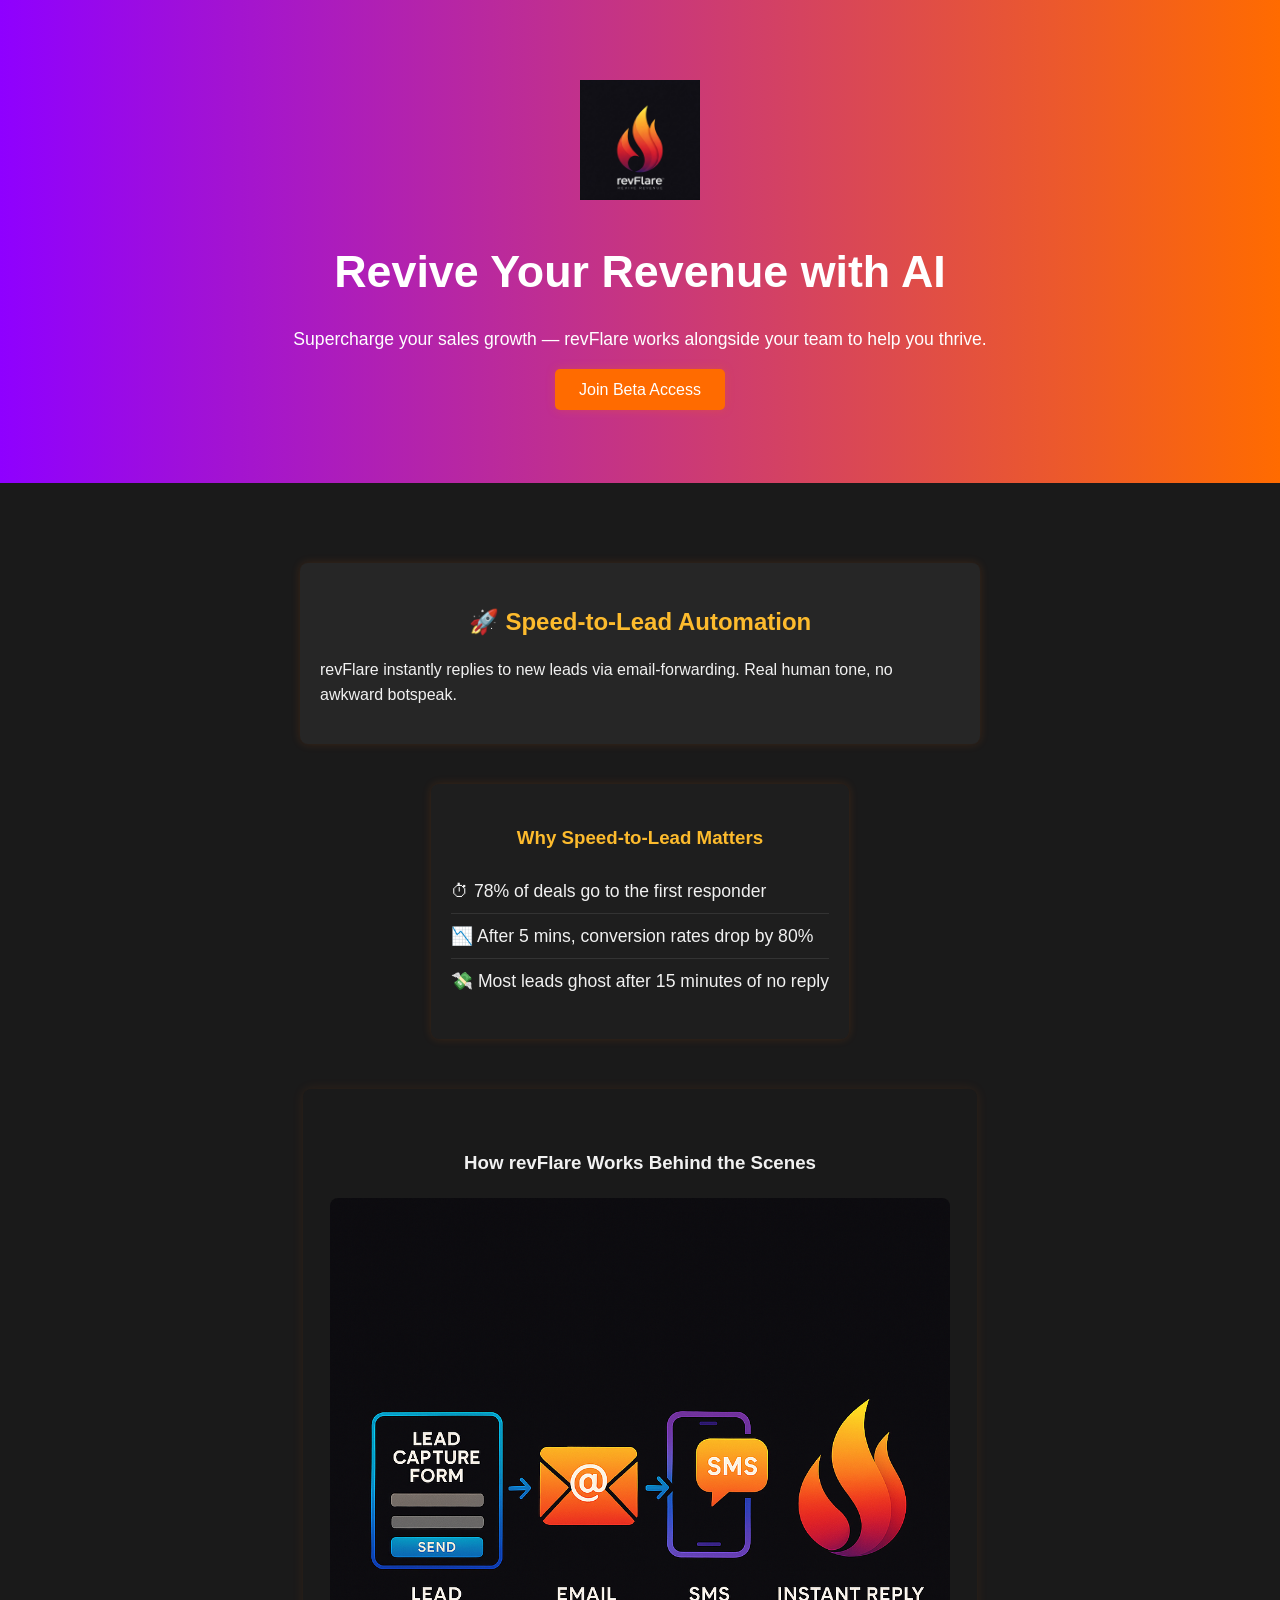
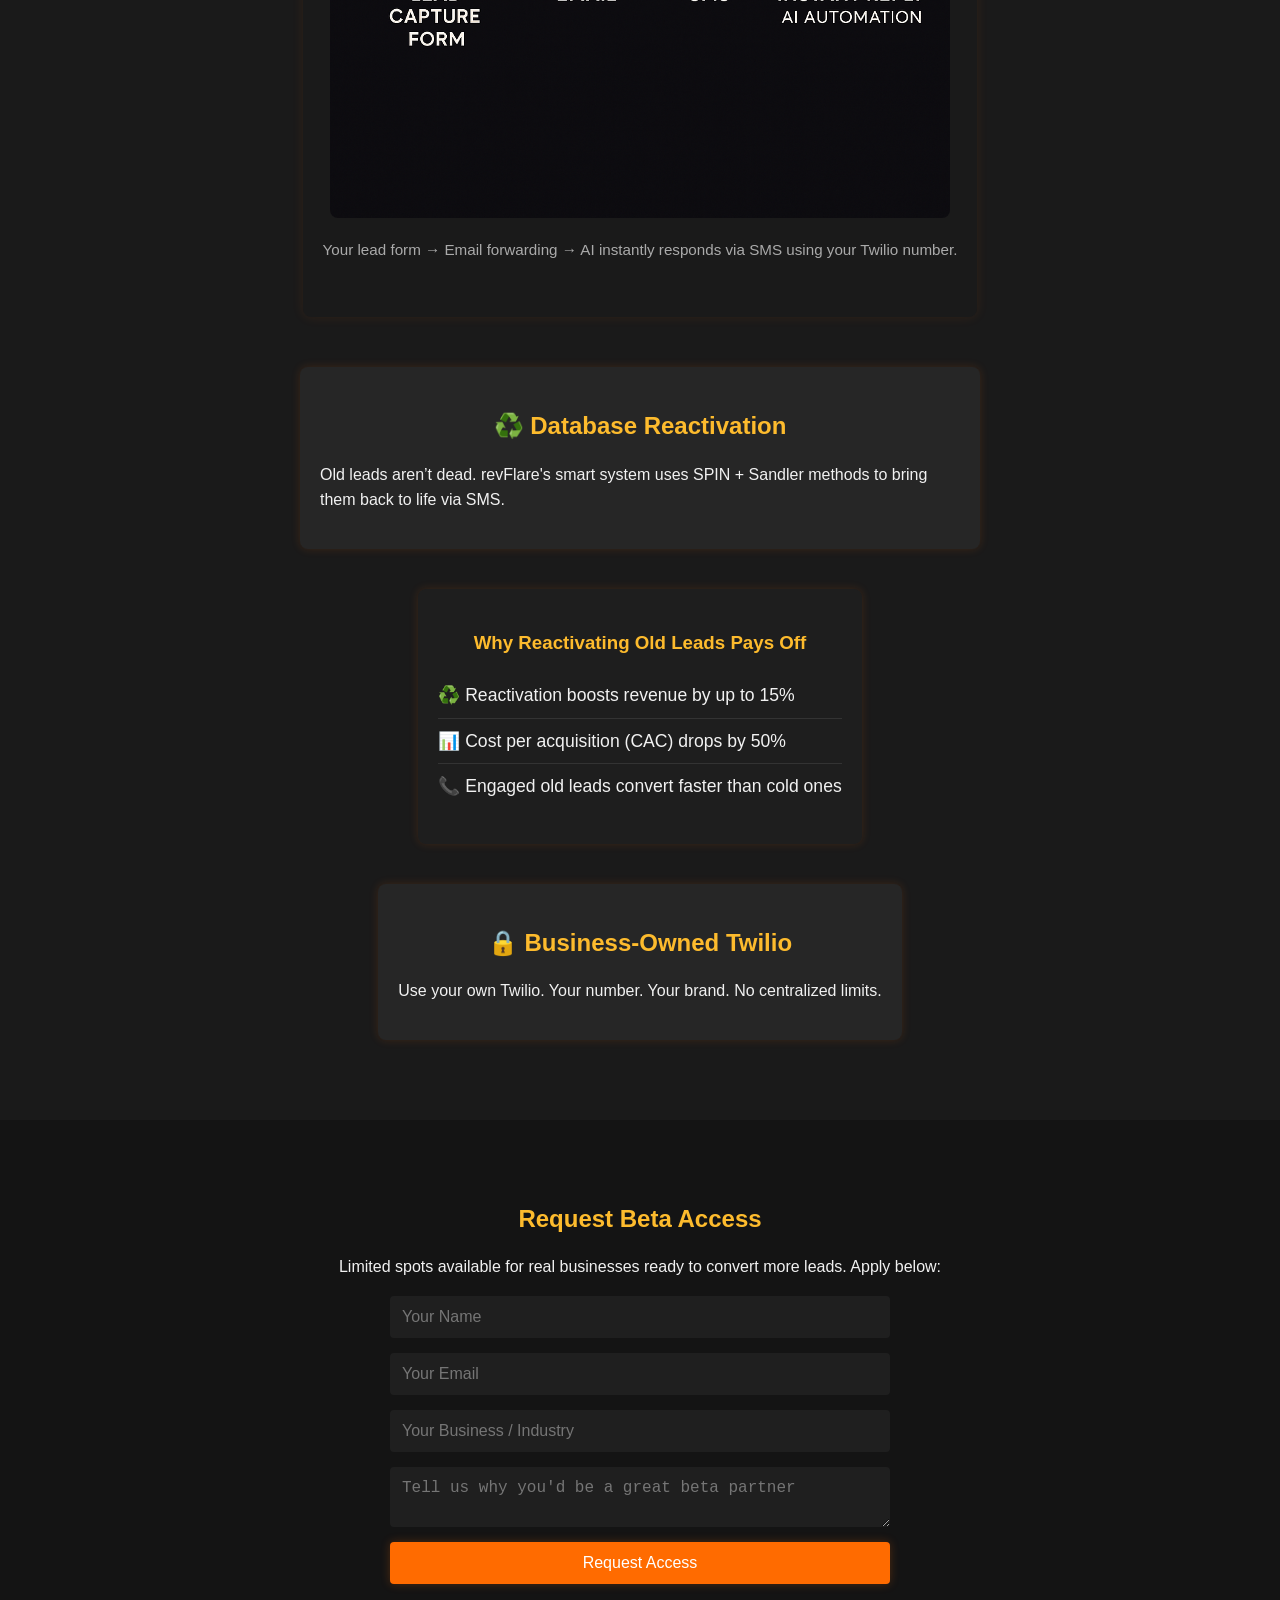
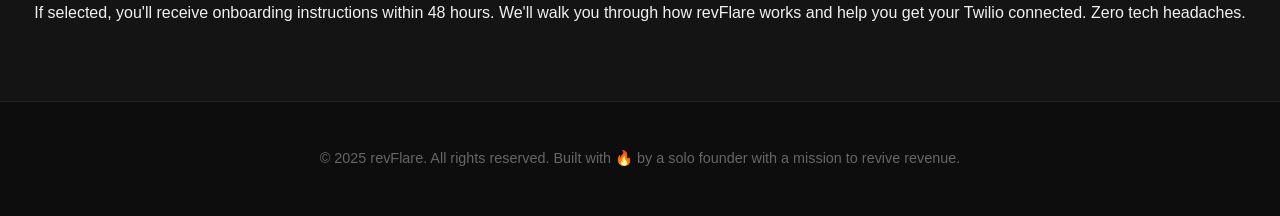
==== index.html @ f3332bcb "Initial revFlare MVP launch with diagram and enhancements" ====
<!DOCTYPE html>
<html lang="en">
<head>
  <meta charset="UTF-8" />
  <meta name="viewport" content="width=device-width, initial-scale=1.0"/>
  <title>revFlare | AI-Powered Lead Follow-Up</title>
  <link rel="stylesheet" href="assets/css/style.css"/>
  <link rel="icon" href="assets/images/favicon.ico" type="image/x-icon"/>
  <meta name="description" content="revFlare is an AI-powered Speed-to-Lead & Reactivation platform that helps service businesses convert more leads with smart follow-up."/>
  <meta name="keywords" content="AI sales assistant, speed to lead, database reactivation, service businesses, follow up leads, sales automation"/>
  <meta name="author" content="revFlare"/>
  <meta property="og:title" content="revFlare | Revive Revenue with AI"/>
  <meta property="og:description" content="Speed-to-Lead and Database Reactivation system built to support your sales team — always on, always human-friendly."/>
  <meta property="og:image" content="assets/images/revflare-logo.png"/>
  <meta property="og:type" content="website"/>
</head>
<body>
  <header class="hero">
    <img src="assets/images/revflare-logo.png" alt="revFlare Logo" class="logo"/>
    <h1>Revive Your Revenue with AI</h1>
    <p>Supercharge your sales growth — revFlare works alongside your team to help you thrive.</p>
    <a href="#beta" class="cta-button">Join Beta Access</a>
  </header>

  <section class="features fade-in">
    <div class="feature">
      <h2>🚀 Speed-to-Lead Automation</h2>
      <p>revFlare instantly replies to new leads via email-forwarding. Real human tone, no awkward botspeak.</p>
    </div>

    <section class="stat-block">
      <h3>Why Speed-to-Lead Matters</h3>
      <ul>
        <li>⏱ 78% of deals go to the first responder</li>
        <li>📉 After 5 mins, conversion rates drop by 80%</li>
        <li>💸 Most leads ghost after 15 minutes of no reply</li>
      </ul>
    </section>

    <!-- New Flow Visual Block -->
    <section class="diagram-section fade-in">
      <h3>How revFlare Works Behind the Scenes</h3>
      <img src="assets/images/lead-flow-diagram.png" alt="Lead Flow Diagram" class="diagram-img">
      <p class="diagram-caption">Your lead form → Email forwarding → AI instantly responds via SMS using your Twilio number.</p>
    </section>

    <div class="feature">
      <h2>♻️ Database Reactivation</h2>
      <p>Old leads aren’t dead. revFlare's smart system uses <span title="SPIN: Situation, Problem, Implication, Need-payoff. Sandler: Consultative sales framework.">SPIN + Sandler methods</span> to bring them back to life via SMS.</p>
    </div>

    <section class="stat-block">
      <h3>Why Reactivating Old Leads Pays Off</h3>
      <ul>
        <li>♻️ Reactivation boosts revenue by up to 15%</li>
        <li>📊 Cost per acquisition (CAC) drops by 50%</li>
        <li>📞 Engaged old leads convert faster than cold ones</li>
      </ul>
    </section>

    <div class="feature">
      <h2>🔒 Business-Owned Twilio</h2>
      <p>Use your own Twilio. Your number. Your brand. No centralized limits.</p>
    </div>
  </section>

  <section class="form-section fade-in" id="beta">
    <h2>Request Beta Access</h2>
    <p>Limited spots available for real businesses ready to convert more leads. Apply below:</p>
    <form action="https://formsubmit.co/revflare@gmail.com" method="POST">
      <input type="hidden" name="_subject" value="New Beta Access Request">
      <input type="hidden" name="_next" value="thank-you.html">
      <input type="text" name="name" placeholder="Your Name" required>
      <input type="email" name="email" placeholder="Your Email" required>
      <input type="text" name="business" placeholder="Your Business / Industry" required>
      <textarea name="message" placeholder="Tell us why you'd be a great beta partner" required></textarea>
      <input type="text" name="_honey" style="display:none">
      <button type="submit">Request Access</button>
    </form>
    <p class="after-form-note">If selected, you'll receive onboarding instructions within 48 hours. We'll walk you through how revFlare works and help you get your Twilio connected. Zero tech headaches.</p>
  </section>

  <footer>
    <p>&copy; 2025 revFlare. All rights reserved. Built with 🔥 by a solo founder with a mission to revive revenue.</p>
  </footer>

  <script src="assets/js/main.js"></script>
</body>
</html>
---- assets/css/style.css ----
/* === style.css === */

body {
  margin: 0;
  font-family: 'Segoe UI', sans-serif;
  background-color: #0d0d0d;
  color: #f1f1f1;
  line-height: 1.6;
  scroll-behavior: smooth;
}

.fade-in {
  opacity: 0;
  animation: fadeIn ease 1.2s forwards;
}

@keyframes fadeIn {
  0% { opacity: 0; transform: translateY(20px); }
  100% { opacity: 1; transform: translateY(0); }
}

header.hero {
  text-align: center;
  padding: 80px 20px;
  background: linear-gradient(to right, #8f00ff, #ff6b00);
  color: #fff;
}

.logo {
  width: 120px;
  margin-bottom: 20px;
}

.hero h1 {
  font-size: 2.8rem;
  margin: 0.5rem 0;
}

.hero p {
  font-size: 1.1rem;
  margin-bottom: 1.5rem;
}

.cta-button {
  background: #ff6b00;
  color: #fff;
  padding: 12px 24px;
  border: none;
  border-radius: 5px;
  font-size: 1rem;
  text-decoration: none;
  cursor: pointer;
  transition: background 0.3s ease, box-shadow 0.3s ease;
  box-shadow: 0 0 10px rgba(255, 107, 0, 0.25);
}

.cta-button:hover {
  background: #8f00ff;
  box-shadow: 0 0 12px rgba(143, 0, 255, 0.4);
}

.features, .data-section {
  display: flex;
  flex-wrap: wrap;
  justify-content: center;
  background-color: #1a1a1a;
  padding: 60px 20px;
  flex-direction: column;
  align-items: center;
}

.feature, .data-section ul {
  max-width: 640px;
  margin: 20px auto;
  background: #262626;
  border-radius: 8px;
  padding: 20px;
  box-shadow: 0 0 10px rgba(255, 107, 0, 0.15);
  list-style: none;
}

.feature h2, .data-section h2, .form-section h2 {
  color: #fdbb2d;
  margin-bottom: 10px;
  text-align: center;
}

.data-section ul li {
  padding: 10px 0;
  font-size: 1.1rem;
  border-bottom: 1px solid #333;
}

.data-section ul li:last-child {
  border-bottom: none;
}

.form-section {
  background: #141414;
  padding: 60px 20px;
  text-align: center;
}

form {
  max-width: 500px;
  margin: 0 auto;
  display: flex;
  flex-direction: column;
  gap: 15px;
}

input, textarea, button {
  padding: 12px;
  border: none;
  border-radius: 4px;
  font-size: 1rem;
}

input, textarea {
  background: #1f1f1f;
  color: #fff;
}

button[type="submit"] {
  background: #ff6b00;
  color: #fff;
  cursor: pointer;
  transition: background 0.3s ease, box-shadow 0.3s ease;
  box-shadow: 0 0 10px rgba(255, 107, 0, 0.25);
}

button[type="submit"]:hover {
  background: #8f00ff;
  box-shadow: 0 0 12px rgba(143, 0, 255, 0.4);
}

footer {
  background: #0d0d0d;
  color: #666;
  text-align: center;
  padding: 30px 10px;
  font-size: 0.9rem;
  border-top: 1px solid #222;
}

.stat-block {
  background: #1e1e1e;
  border-radius: 8px;
  padding: 20px;
  margin: 20px auto;
  max-width: 640px;
  box-shadow: 0 0 10px rgba(255, 107, 0, 0.15);
}

.stat-block h3 {
  color: #fdbb2d;
  text-align: center;
  margin-bottom: 15px;
}

.stat-block ul {
  list-style: none;
  padding-left: 0;
}

.stat-block ul li {
  font-size: 1.1rem;
  padding: 8px 0;
  border-bottom: 1px solid #333;
}

.stat-block ul li:last-child {
  border-bottom: none;
}

.diagram-section {
  margin: 30px auto;
  text-align: center;
  padding: 40px 20px;
  background: #1a1a1a;
  border-radius: 8px;
  max-width: 720px;
  box-shadow: 0 0 12px rgba(255, 107, 0, 0.1);
}

.diagram-img {
  width: 100%;
  max-width: 620px;
  margin: 20px auto;
  display: block;
  border-radius: 8px;
}

.diagram-caption {
  font-size: 0.95rem;
  color: #aaa;
  margin-top: 8px;
}
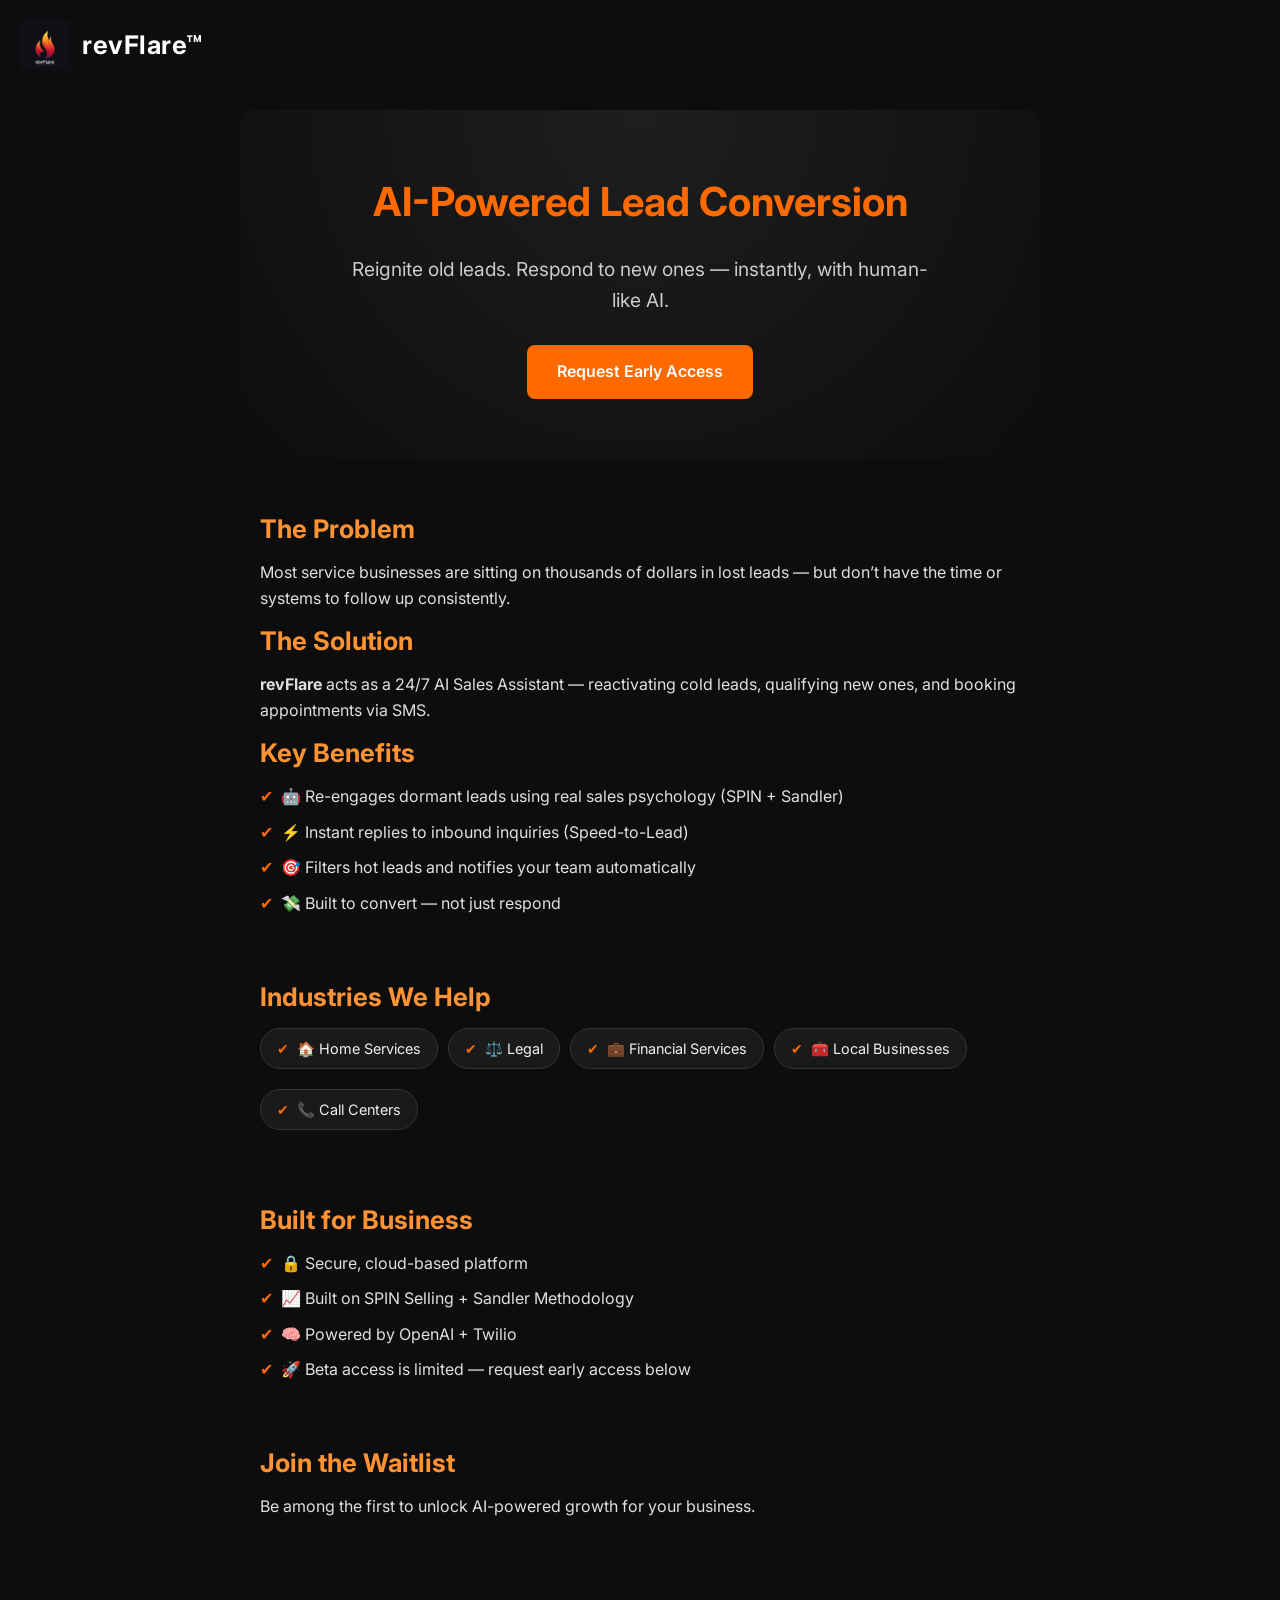
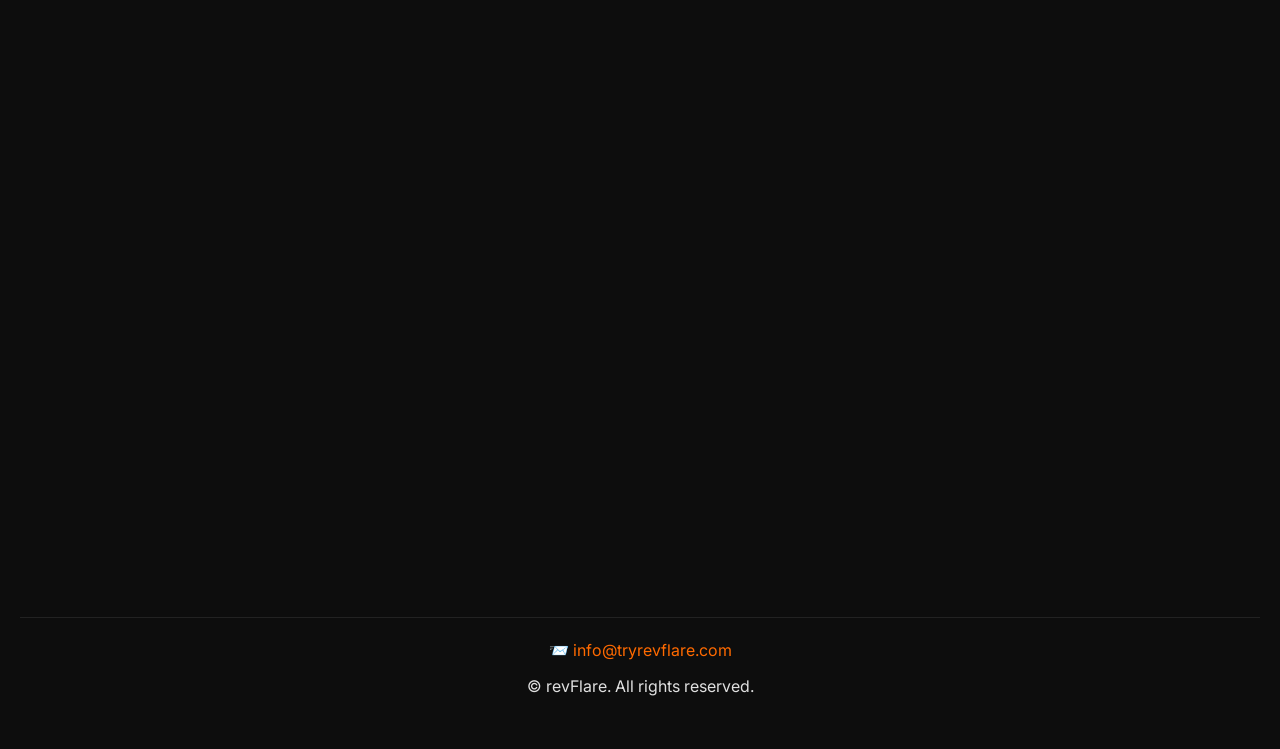
==== commit fe199ea7: "✨ Launch revFlare landing page" ====
--- a/index.html
+++ b/index.html
@@ -2,88 +2,85 @@
 <html lang="en">
 <head>
   <meta charset="UTF-8" />
-  <meta name="viewport" content="width=device-width, initial-scale=1.0"/>
-  <title>revFlare | AI-Powered Lead Follow-Up</title>
-  <link rel="stylesheet" href="assets/css/style.css"/>
-  <link rel="icon" href="assets/images/favicon.ico" type="image/x-icon"/>
-  <meta name="description" content="revFlare is an AI-powered Speed-to-Lead & Reactivation platform that helps service businesses convert more leads with smart follow-up."/>
-  <meta name="keywords" content="AI sales assistant, speed to lead, database reactivation, service businesses, follow up leads, sales automation"/>
-  <meta name="author" content="revFlare"/>
-  <meta property="og:title" content="revFlare | Revive Revenue with AI"/>
-  <meta property="og:description" content="Speed-to-Lead and Database Reactivation system built to support your sales team — always on, always human-friendly."/>
-  <meta property="og:image" content="assets/images/revflare-logo.png"/>
-  <meta property="og:type" content="website"/>
+  <meta name="viewport" content="width=device-width, initial-scale=1.0" />
+  <title>revFlare™ – AI-Powered Lead Conversion</title>
+  <link rel="stylesheet" href="style.css" />
+  <link rel="icon" href="favicon.ico" type="image/x-icon" />
+  <meta name="description" content="revFlare is the AI-powered platform helping small businesses revive revenue with automated lead reactivation and instant SMS follow-up.">
+
+  <!-- Fonts -->
+  <link href="https://fonts.googleapis.com/css2?family=Inter:wght@400;600;700&display=swap" rel="stylesheet" />
 </head>
 <body>
-  <header class="hero">
-    <img src="assets/images/revflare-logo.png" alt="revFlare Logo" class="logo"/>
-    <h1>Revive Your Revenue with AI</h1>
-    <p>Supercharge your sales growth — revFlare works alongside your team to help you thrive.</p>
-    <a href="#beta" class="cta-button">Join Beta Access</a>
+  <header class="nav">
+    <img src="logo.png" alt="revFlare Logo" class="logo" />
+    <span class="brand">revFlare™</span>
   </header>
 
-  <section class="features fade-in">
-    <div class="feature">
-      <h2>🚀 Speed-to-Lead Automation</h2>
-      <p>revFlare instantly replies to new leads via email-forwarding. Real human tone, no awkward botspeak.</p>
-    </div>
-
-    <section class="stat-block">
-      <h3>Why Speed-to-Lead Matters</h3>
-      <ul>
-        <li>⏱ 78% of deals go to the first responder</li>
-        <li>📉 After 5 mins, conversion rates drop by 80%</li>
-        <li>💸 Most leads ghost after 15 minutes of no reply</li>
-      </ul>
-    </section>
-
-    <!-- New Flow Visual Block -->
-    <section class="diagram-section fade-in">
-      <h3>How revFlare Works Behind the Scenes</h3>
-      <img src="assets/images/lead-flow-diagram.png" alt="Lead Flow Diagram" class="diagram-img">
-      <p class="diagram-caption">Your lead form → Email forwarding → AI instantly responds via SMS using your Twilio number.</p>
-    </section>
-
-    <div class="feature">
-      <h2>♻️ Database Reactivation</h2>
-      <p>Old leads aren’t dead. revFlare's smart system uses <span title="SPIN: Situation, Problem, Implication, Need-payoff. Sandler: Consultative sales framework.">SPIN + Sandler methods</span> to bring them back to life via SMS.</p>
-    </div>
-
-    <section class="stat-block">
-      <h3>Why Reactivating Old Leads Pays Off</h3>
-      <ul>
-        <li>♻️ Reactivation boosts revenue by up to 15%</li>
-        <li>📊 Cost per acquisition (CAC) drops by 50%</li>
-        <li>📞 Engaged old leads convert faster than cold ones</li>
-      </ul>
-    </section>
-
-    <div class="feature">
-      <h2>🔒 Business-Owned Twilio</h2>
-      <p>Use your own Twilio. Your number. Your brand. No centralized limits.</p>
-    </div>
+  <!-- Hero Section -->
+  <section class="hero">
+    <h1 class="headline">AI-Powered Lead Conversion</h1>
+    <p class="subhead">Reignite old leads. Respond to new ones — instantly, with human-like AI.</p>
+    <a href="#waitlist" class="cta-button">Request Early Access</a>
   </section>
 
-  <section class="form-section fade-in" id="beta">
-    <h2>Request Beta Access</h2>
-    <p>Limited spots available for real businesses ready to convert more leads. Apply below:</p>
-    <form action="https://formsubmit.co/revflare@gmail.com" method="POST">
-      <input type="hidden" name="_subject" value="New Beta Access Request">
-      <input type="hidden" name="_next" value="thank-you.html">
-      <input type="text" name="name" placeholder="Your Name" required>
-      <input type="email" name="email" placeholder="Your Email" required>
-      <input type="text" name="business" placeholder="Your Business / Industry" required>
-      <textarea name="message" placeholder="Tell us why you'd be a great beta partner" required></textarea>
-      <input type="text" name="_honey" style="display:none">
-      <button type="submit">Request Access</button>
-    </form>
-    <p class="after-form-note">If selected, you'll receive onboarding instructions within 48 hours. We'll walk you through how revFlare works and help you get your Twilio connected. Zero tech headaches.</p>
+  <!-- Problem / Solution / Benefits -->
+  <section class="content">
+    <h2>The Problem</h2>
+    <p>Most service businesses are sitting on thousands of dollars in lost leads — but don’t have the time or systems to follow up consistently.</p>
+
+    <h2>The Solution</h2>
+    <p><strong>revFlare</strong> acts as a 24/7 AI Sales Assistant — reactivating cold leads, qualifying new ones, and booking appointments via SMS.</p>
+
+    <h2>Key Benefits</h2>
+    <ul>
+      <li>🤖 Re-engages dormant leads using real sales psychology (SPIN + Sandler)</li>
+      <li>⚡ Instant replies to inbound inquiries (Speed-to-Lead)</li>
+      <li>🎯 Filters hot leads and notifies your team automatically</li>
+      <li>💸 Built to convert — not just respond</li>
+    </ul>
   </section>
 
-  <footer>
-    <p>&copy; 2025 revFlare. All rights reserved. Built with 🔥 by a solo founder with a mission to revive revenue.</p>
+  <!-- Industries Served -->
+  <section class="industries">
+    <h2>Industries We Help</h2>
+    <ul class="pill-list">
+      <li>🏠 Home Services</li>
+      <li>⚖️ Legal</li>
+      <li>💼 Financial Services</li>
+      <li>🧰 Local Businesses</li>
+      <li>📞 Call Centers</li>
+    </ul>
+  </section>
+
+  <!-- Trust Section -->
+  <section class="trust">
+    <h2>Built for Business</h2>
+    <ul>
+      <li>🔒 Secure, cloud-based platform</li>
+      <li>📈 Built on SPIN Selling + Sandler Methodology</li>
+      <li>🧠 Powered by OpenAI + Twilio</li>
+      <li>🚀 Beta access is limited — request early access below</li>
+    </ul>
+  </section>
+
+  <!-- ConvertKit Form Embed -->
+  <section id="waitlist" class="waitlist">
+    <h2>Join the Waitlist</h2>
+    <p>Be among the first to unlock AI-powered growth for your business.</p>
+    <iframe
+      src="https://pages.tryrevflare.com"
+      height="600"
+      style="width:100%; max-width: 640px; border: none; border-radius: 8px; overflow: hidden;"
+      scrolling="no"
+      title="revFlare Waitlist Form"
+    ></iframe>
+  </section>
+
+  <!-- Footer -->
+  <footer class="footer">
+    <p>📨 <a href="mailto:info@tryrevflare.com">info@tryrevflare.com</a></p>
+    <p>© revFlare. All rights reserved.</p>
   </footer>
-
-  <script src="assets/js/main.js"></script>
 </body>
 </html>
--- a/style.css
+++ b/style.css
@@ -0,0 +1,150 @@
+/* === revFlare Landing Page Styles === */
+
+* {
+    margin: 0;
+    padding: 0;
+    box-sizing: border-box;
+  }
+  
+  body {
+    font-family: 'Inter', sans-serif;
+    background-color: #0d0d0d;
+    color: #f0f0f0;
+    line-height: 1.6;
+    padding: 20px;
+  }
+  
+  /* === Logo + Nav === */
+  .nav {
+    display: flex;
+    align-items: center;
+    gap: 12px;
+    margin-bottom: 40px;
+  }
+  
+  .logo {
+    height: 50px;
+  }
+  
+  .brand {
+    font-size: 1.6rem;
+    font-weight: 700;
+    letter-spacing: 0.5px;
+    color: #ffffff;
+  }
+  
+  /* === Hero Section === */
+  .hero {
+    text-align: center;
+    padding: 60px 20px;
+    background: radial-gradient(circle at top, #1e1e1e 0%, #0d0d0d 100%);
+    border-radius: 10px;
+    margin-bottom: 50px;
+  }
+  
+  .headline {
+    font-size: 2.5rem;
+    font-weight: 700;
+    color: #ff6a00;
+    margin-bottom: 20px;
+  }
+  
+  .subhead {
+    font-size: 1.2rem;
+    color: #ccc;
+    margin-bottom: 30px;
+    max-width: 600px;
+    margin-left: auto;
+    margin-right: auto;
+  }
+  
+  .cta-button {
+    background-color: #ff6a00;
+    color: white;
+    font-weight: 600;
+    font-size: 1rem;
+    padding: 14px 30px;
+    border-radius: 8px;
+    text-decoration: none;
+    display: inline-block;
+    transition: background-color 0.3s;
+  }
+  
+  .cta-button:hover {
+    background-color: #e65900;
+  }
+  
+  /* === Content Sections === */
+  section {
+    max-width: 800px;
+    margin: 0 auto 60px auto;
+    padding: 0 20px;
+  }
+  
+  h2 {
+    font-size: 1.6rem;
+    margin-bottom: 10px;
+    color: #ff9333;
+  }
+  
+  p, li {
+    font-size: 1rem;
+    color: #e0e0e0;
+    margin-bottom: 10px;
+  }
+  
+  ul {
+    list-style: none;
+    padding-left: 0;
+  }
+  
+  ul li::before {
+    content: "✔";
+    color: #ff6a00;
+    margin-right: 8px;
+  }
+  
+  /* === Pill-style Industries === */
+  .pill-list {
+    display: flex;
+    flex-wrap: wrap;
+    gap: 10px;
+    margin-top: 10px;
+  }
+  
+  .pill-list li {
+    background-color: #1a1a1a;
+    border: 1px solid #333;
+    padding: 8px 16px;
+    border-radius: 20px;
+    color: #f0f0f0;
+    font-size: 0.9rem;
+  }
+  
+  /* === Waitlist Section === */
+  .waitlist iframe {
+    margin-top: 20px;
+    width: 100%;
+    border: none;
+    border-radius: 10px;
+    overflow: hidden;
+  }
+  
+  /* === Footer === */
+  .footer {
+    text-align: center;
+    padding: 20px 10px;
+    border-top: 1px solid #222;
+    color: #888;
+    font-size: 0.9rem;
+  }
+  
+  .footer a {
+    color: #ff6a00;
+    text-decoration: none;
+  }
+  
+  .footer a:hover {
+    text-decoration: underline;
+  }
+  
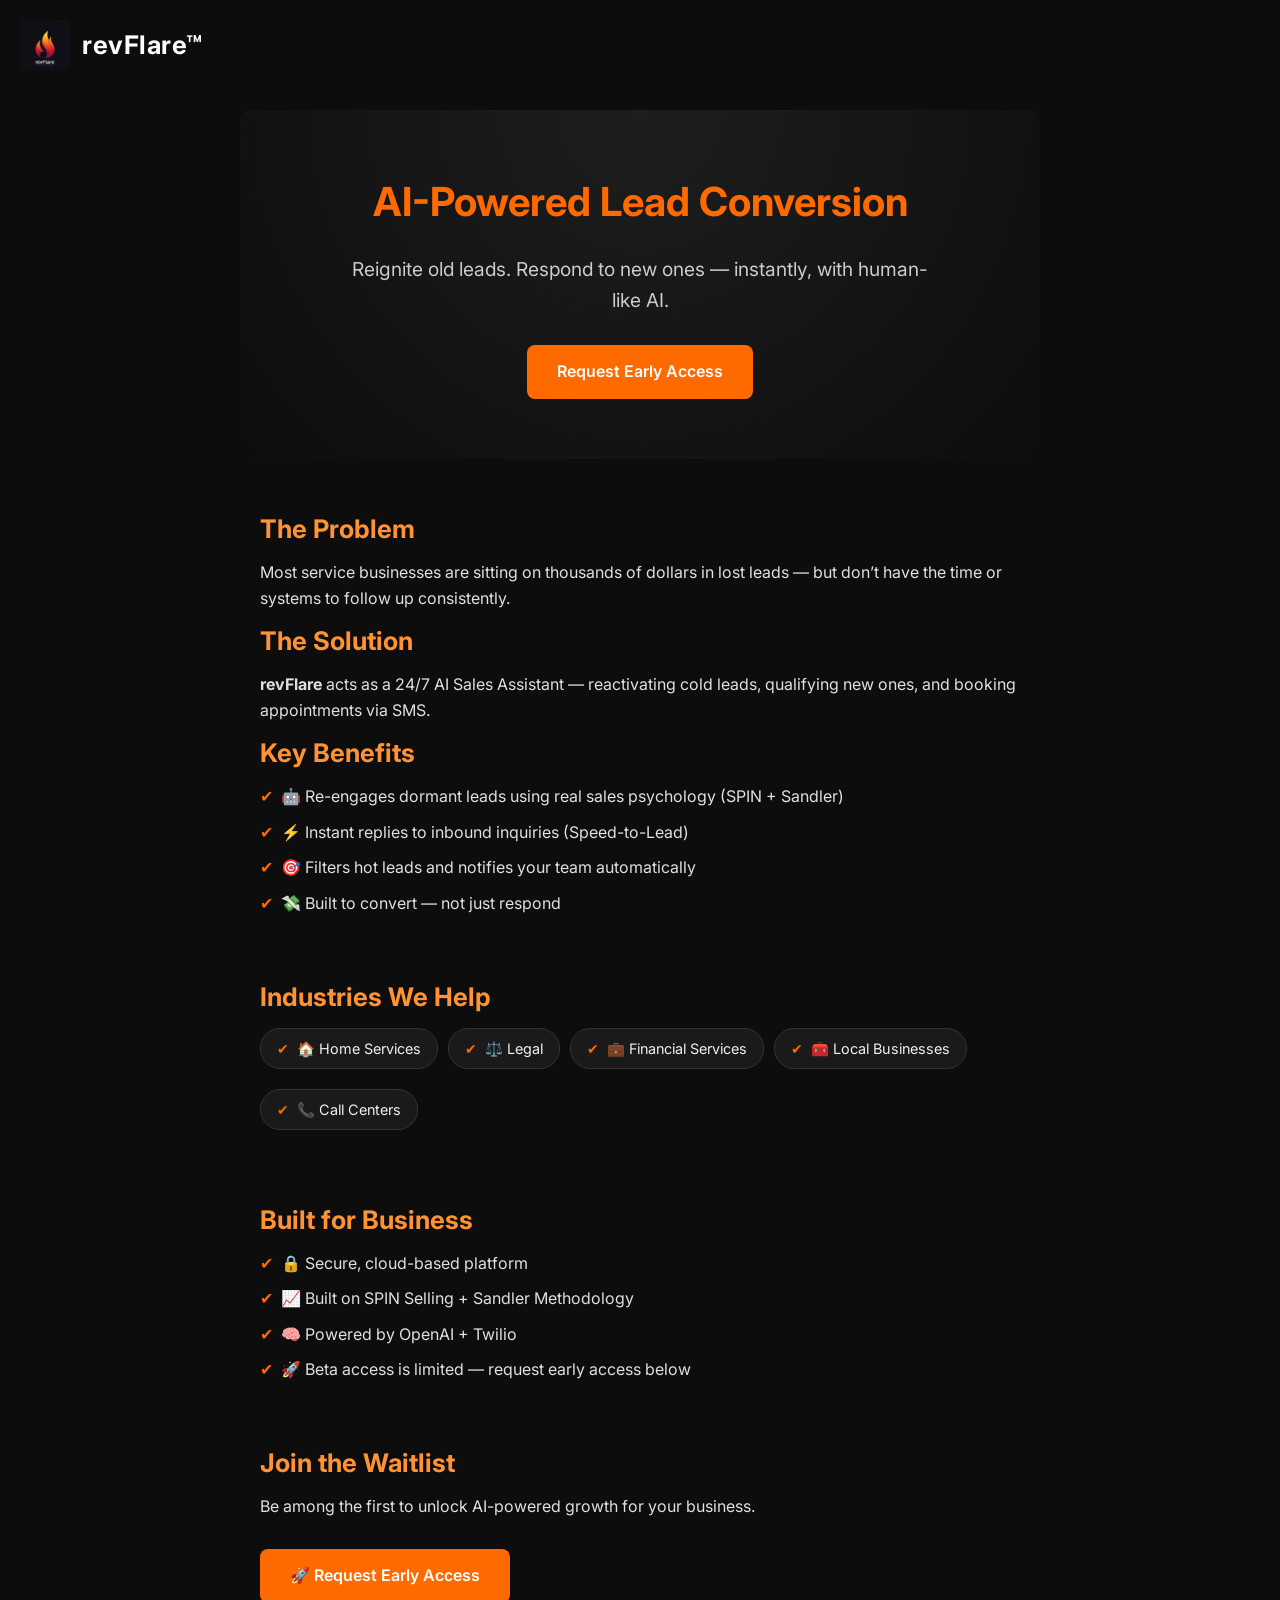
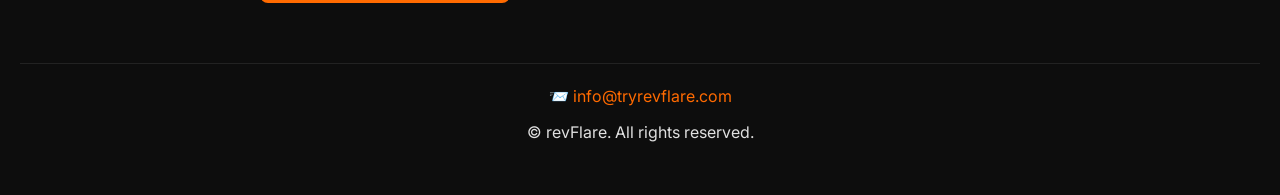
==== commit 657eb06a: "🔧 Update waitlist section to open ConvertKit landing page" ====
--- a/index.html
+++ b/index.html
@@ -64,18 +64,14 @@
     </ul>
   </section>
 
-  <!-- ConvertKit Form Embed -->
-  <section id="waitlist" class="waitlist">
-    <h2>Join the Waitlist</h2>
-    <p>Be among the first to unlock AI-powered growth for your business.</p>
-    <iframe
-      src="https://pages.tryrevflare.com"
-      height="600"
-      style="width:100%; max-width: 640px; border: none; border-radius: 8px; overflow: hidden;"
-      scrolling="no"
-      title="revFlare Waitlist Form"
-    ></iframe>
-  </section>
+  <!-- Waitlist Section -->
+<section id="waitlist" class="waitlist">
+  <h2>Join the Waitlist</h2>
+  <p>Be among the first to unlock AI-powered growth for your business.</p>
+  <a href="https://pages.tryrevflare.com" target="_blank" class="cta-button" style="margin-top: 20px; display: inline-block;">
+    🚀 Request Early Access
+  </a>
+</section>
 
   <!-- Footer -->
   <footer class="footer">
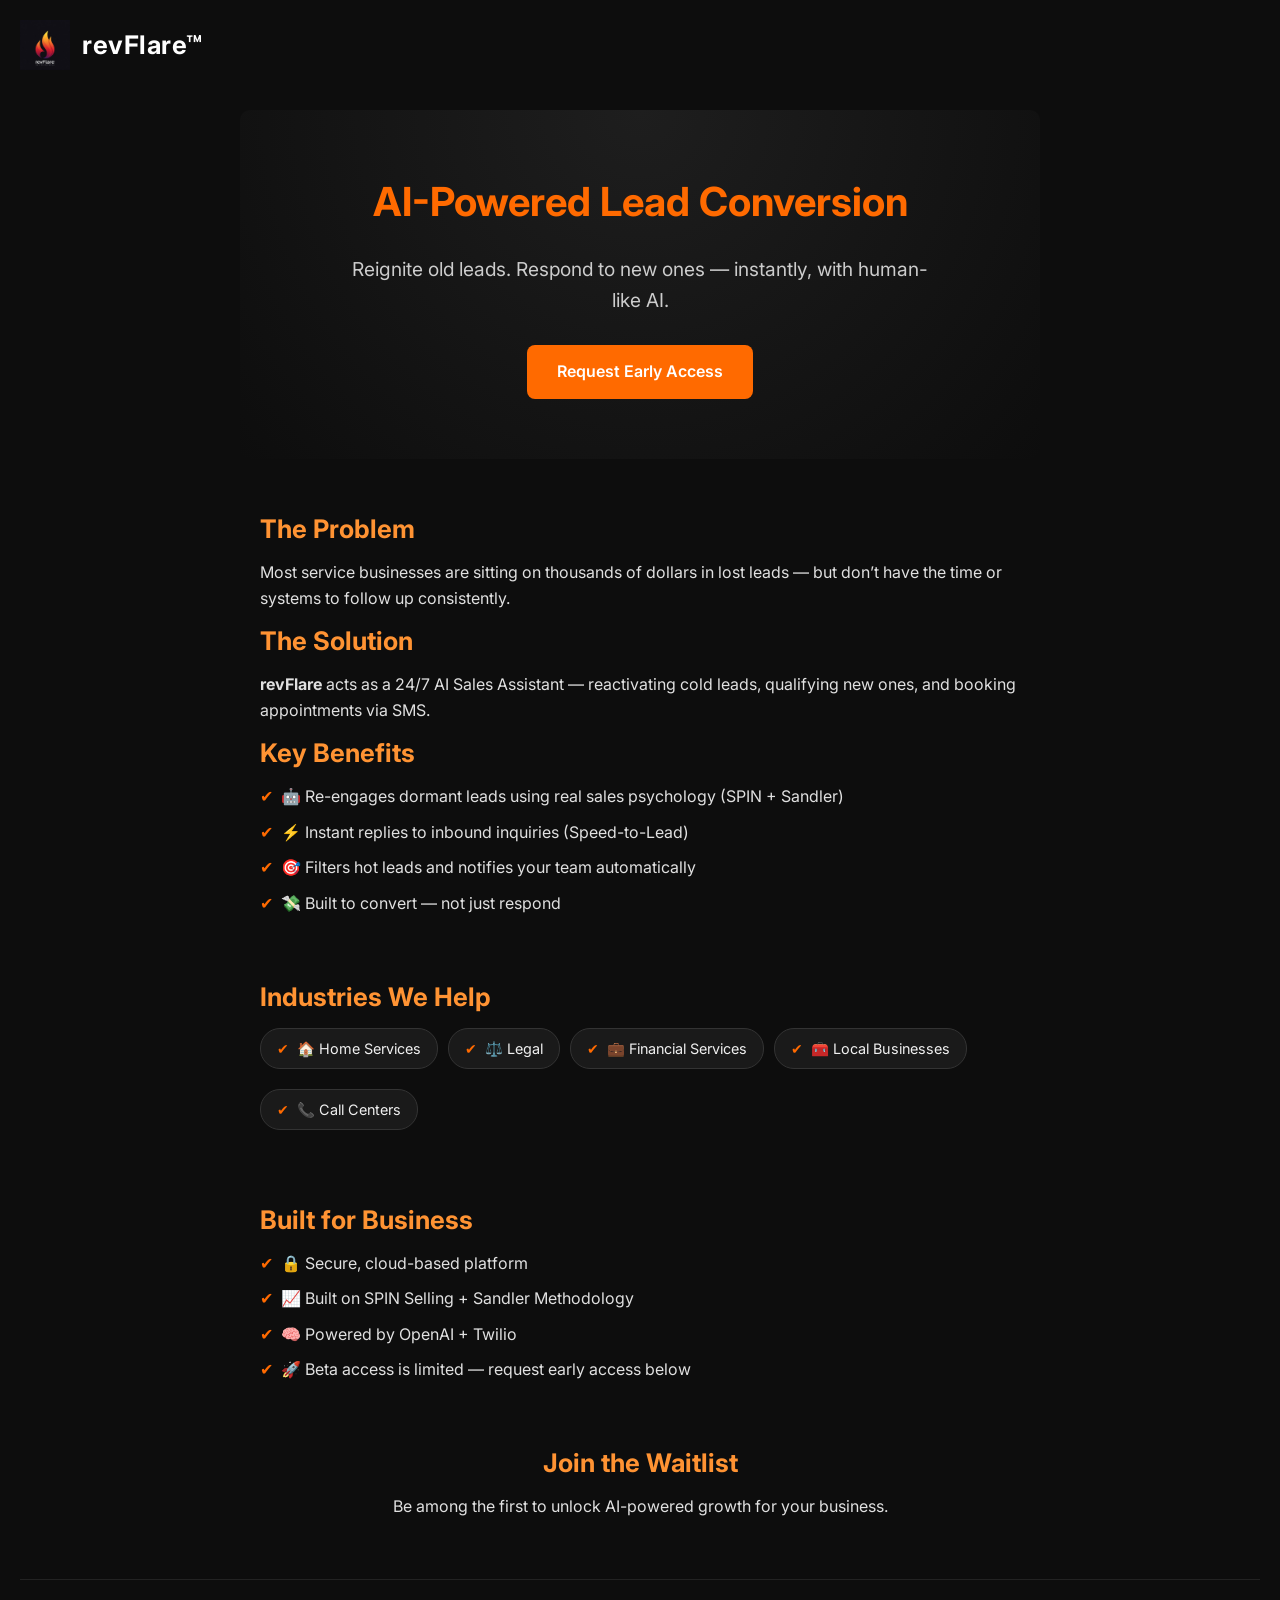
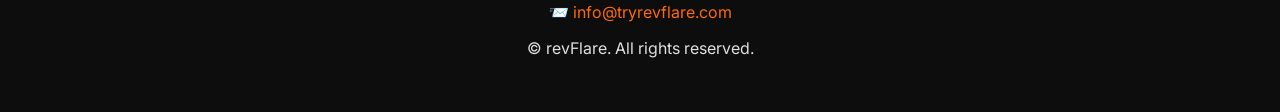
==== commit f7b5e2c0: "🎨 Styled ConvertKit form and polished revFlare site theme" ====
--- a/index.html
+++ b/index.html
@@ -65,13 +65,13 @@
   </section>
 
   <!-- Waitlist Section -->
-<section id="waitlist" class="waitlist">
-  <h2>Join the Waitlist</h2>
-  <p>Be among the first to unlock AI-powered growth for your business.</p>
-  <a href="https://pages.tryrevflare.com" target="_blank" class="cta-button" style="margin-top: 20px; display: inline-block;">
-    🚀 Request Early Access
-  </a>
-</section>
+  <section id="waitlist" class="waitlist">
+    <h2>Join the Waitlist</h2>
+    <p>Be among the first to unlock AI-powered growth for your business.</p>
+
+    <!-- ConvertKit Embedded Form -->
+    <script async data-uid="4c0facebba" src="https://revflare-ai.kit.com/4c0facebba/index.js"></script>
+  </section>
 
   <!-- Footer -->
   <footer class="footer">
--- a/style.css
+++ b/style.css
@@ -1,150 +1,188 @@
 /* === revFlare Landing Page Styles === */
 
 * {
-    margin: 0;
-    padding: 0;
-    box-sizing: border-box;
-  }
-  
-  body {
-    font-family: 'Inter', sans-serif;
-    background-color: #0d0d0d;
-    color: #f0f0f0;
-    line-height: 1.6;
-    padding: 20px;
-  }
-  
-  /* === Logo + Nav === */
-  .nav {
-    display: flex;
-    align-items: center;
-    gap: 12px;
-    margin-bottom: 40px;
-  }
-  
-  .logo {
-    height: 50px;
-  }
-  
-  .brand {
-    font-size: 1.6rem;
-    font-weight: 700;
-    letter-spacing: 0.5px;
-    color: #ffffff;
-  }
-  
-  /* === Hero Section === */
-  .hero {
-    text-align: center;
-    padding: 60px 20px;
-    background: radial-gradient(circle at top, #1e1e1e 0%, #0d0d0d 100%);
-    border-radius: 10px;
-    margin-bottom: 50px;
-  }
-  
-  .headline {
-    font-size: 2.5rem;
-    font-weight: 700;
-    color: #ff6a00;
-    margin-bottom: 20px;
-  }
-  
-  .subhead {
-    font-size: 1.2rem;
-    color: #ccc;
-    margin-bottom: 30px;
-    max-width: 600px;
-    margin-left: auto;
-    margin-right: auto;
-  }
-  
-  .cta-button {
-    background-color: #ff6a00;
-    color: white;
-    font-weight: 600;
-    font-size: 1rem;
-    padding: 14px 30px;
-    border-radius: 8px;
-    text-decoration: none;
-    display: inline-block;
-    transition: background-color 0.3s;
-  }
-  
-  .cta-button:hover {
-    background-color: #e65900;
-  }
-  
-  /* === Content Sections === */
-  section {
-    max-width: 800px;
-    margin: 0 auto 60px auto;
-    padding: 0 20px;
-  }
-  
-  h2 {
-    font-size: 1.6rem;
-    margin-bottom: 10px;
-    color: #ff9333;
-  }
-  
-  p, li {
-    font-size: 1rem;
-    color: #e0e0e0;
-    margin-bottom: 10px;
-  }
-  
-  ul {
-    list-style: none;
-    padding-left: 0;
-  }
-  
-  ul li::before {
-    content: "✔";
-    color: #ff6a00;
-    margin-right: 8px;
-  }
-  
-  /* === Pill-style Industries === */
-  .pill-list {
-    display: flex;
-    flex-wrap: wrap;
-    gap: 10px;
-    margin-top: 10px;
-  }
-  
-  .pill-list li {
-    background-color: #1a1a1a;
-    border: 1px solid #333;
-    padding: 8px 16px;
-    border-radius: 20px;
-    color: #f0f0f0;
-    font-size: 0.9rem;
-  }
-  
-  /* === Waitlist Section === */
-  .waitlist iframe {
-    margin-top: 20px;
-    width: 100%;
-    border: none;
-    border-radius: 10px;
-    overflow: hidden;
-  }
-  
-  /* === Footer === */
-  .footer {
-    text-align: center;
-    padding: 20px 10px;
-    border-top: 1px solid #222;
-    color: #888;
-    font-size: 0.9rem;
-  }
-  
-  .footer a {
-    color: #ff6a00;
-    text-decoration: none;
-  }
-  
-  .footer a:hover {
-    text-decoration: underline;
-  }
-  +  margin: 0;
+  padding: 0;
+  box-sizing: border-box;
+}
+
+body {
+  font-family: 'Inter', sans-serif;
+  background-color: #0d0d0d;
+  color: #f0f0f0;
+  line-height: 1.6;
+  padding: 20px;
+}
+
+/* === Logo + Nav === */
+.nav {
+  display: flex;
+  align-items: center;
+  gap: 12px;
+  margin-bottom: 40px;
+}
+
+.logo {
+  height: 50px;
+}
+
+.brand {
+  font-size: 1.6rem;
+  font-weight: 700;
+  letter-spacing: 0.5px;
+  color: #ffffff;
+}
+
+/* === Hero Section === */
+.hero {
+  text-align: center;
+  padding: 60px 20px;
+  background: radial-gradient(circle at top, #1e1e1e 0%, #0d0d0d 100%);
+  border-radius: 10px;
+  margin-bottom: 50px;
+}
+
+.headline {
+  font-size: 2.5rem;
+  font-weight: 700;
+  color: #ff6a00;
+  margin-bottom: 20px;
+}
+
+.subhead {
+  font-size: 1.2rem;
+  color: #ccc;
+  margin-bottom: 30px;
+  max-width: 600px;
+  margin-left: auto;
+  margin-right: auto;
+}
+
+.cta-button {
+  background-color: #ff6a00;
+  color: white;
+  font-weight: 600;
+  font-size: 1rem;
+  padding: 14px 30px;
+  border-radius: 8px;
+  text-decoration: none;
+  display: inline-block;
+  transition: background-color 0.3s;
+}
+
+.cta-button:hover {
+  background-color: #e65900;
+}
+
+/* === Content Sections === */
+section {
+  max-width: 800px;
+  margin: 0 auto 60px auto;
+  padding: 0 20px;
+}
+
+h2 {
+  font-size: 1.6rem;
+  margin-bottom: 10px;
+  color: #ff9333;
+}
+
+p, li {
+  font-size: 1rem;
+  color: #e0e0e0;
+  margin-bottom: 10px;
+}
+
+ul {
+  list-style: none;
+  padding-left: 0;
+}
+
+ul li::before {
+  content: "✔";
+  color: #ff6a00;
+  margin-right: 8px;
+}
+
+/* === Pill-style Industries === */
+.pill-list {
+  display: flex;
+  flex-wrap: wrap;
+  gap: 10px;
+  margin-top: 10px;
+}
+
+.pill-list li {
+  background-color: #1a1a1a;
+  border: 1px solid #333;
+  padding: 8px 16px;
+  border-radius: 20px;
+  color: #f0f0f0;
+  font-size: 0.9rem;
+}
+
+/* === Waitlist Section === */
+.waitlist {
+  text-align: center;
+}
+.waitlist iframe {
+  margin-top: 20px;
+  width: 100%;
+  border: none;
+  border-radius: 10px;
+  overflow: hidden;
+}
+
+/* === ConvertKit Embedded Form Styling === */
+.seva-form {
+  background-color: #1a1a1a !important;
+  color: #f0f0f0 !important;
+  border-radius: 8px;
+  padding: 20px;
+  font-family: 'Inter', sans-serif !important;
+}
+
+.seva-form input,
+.seva-form button {
+  border-radius: 6px !important;
+  font-family: 'Inter', sans-serif !important;
+  font-size: 1rem !important;
+}
+
+.seva-form input[type="email"] {
+  padding: 12px !important;
+  background-color: #000 !important;
+  color: #fff !important;
+  border: 1px solid #333 !important;
+}
+
+.seva-form button {
+  background-color: #ff6a00 !important;
+  color: white !important;
+  padding: 12px 24px !important;
+  border: none !important;
+  cursor: pointer !important;
+  font-weight: 600 !important;
+}
+
+.seva-form button:hover {
+  background-color: #e65900 !important;
+}
+
+/* === Footer === */
+.footer {
+  text-align: center;
+  padding: 20px 10px;
+  border-top: 1px solid #222;
+  color: #888;
+  font-size: 0.9rem;
+}
+
+.footer a {
+  color: #ff6a00;
+  text-decoration: none;
+}
+
+.footer a:hover {
+  text-decoration: underline;
+}
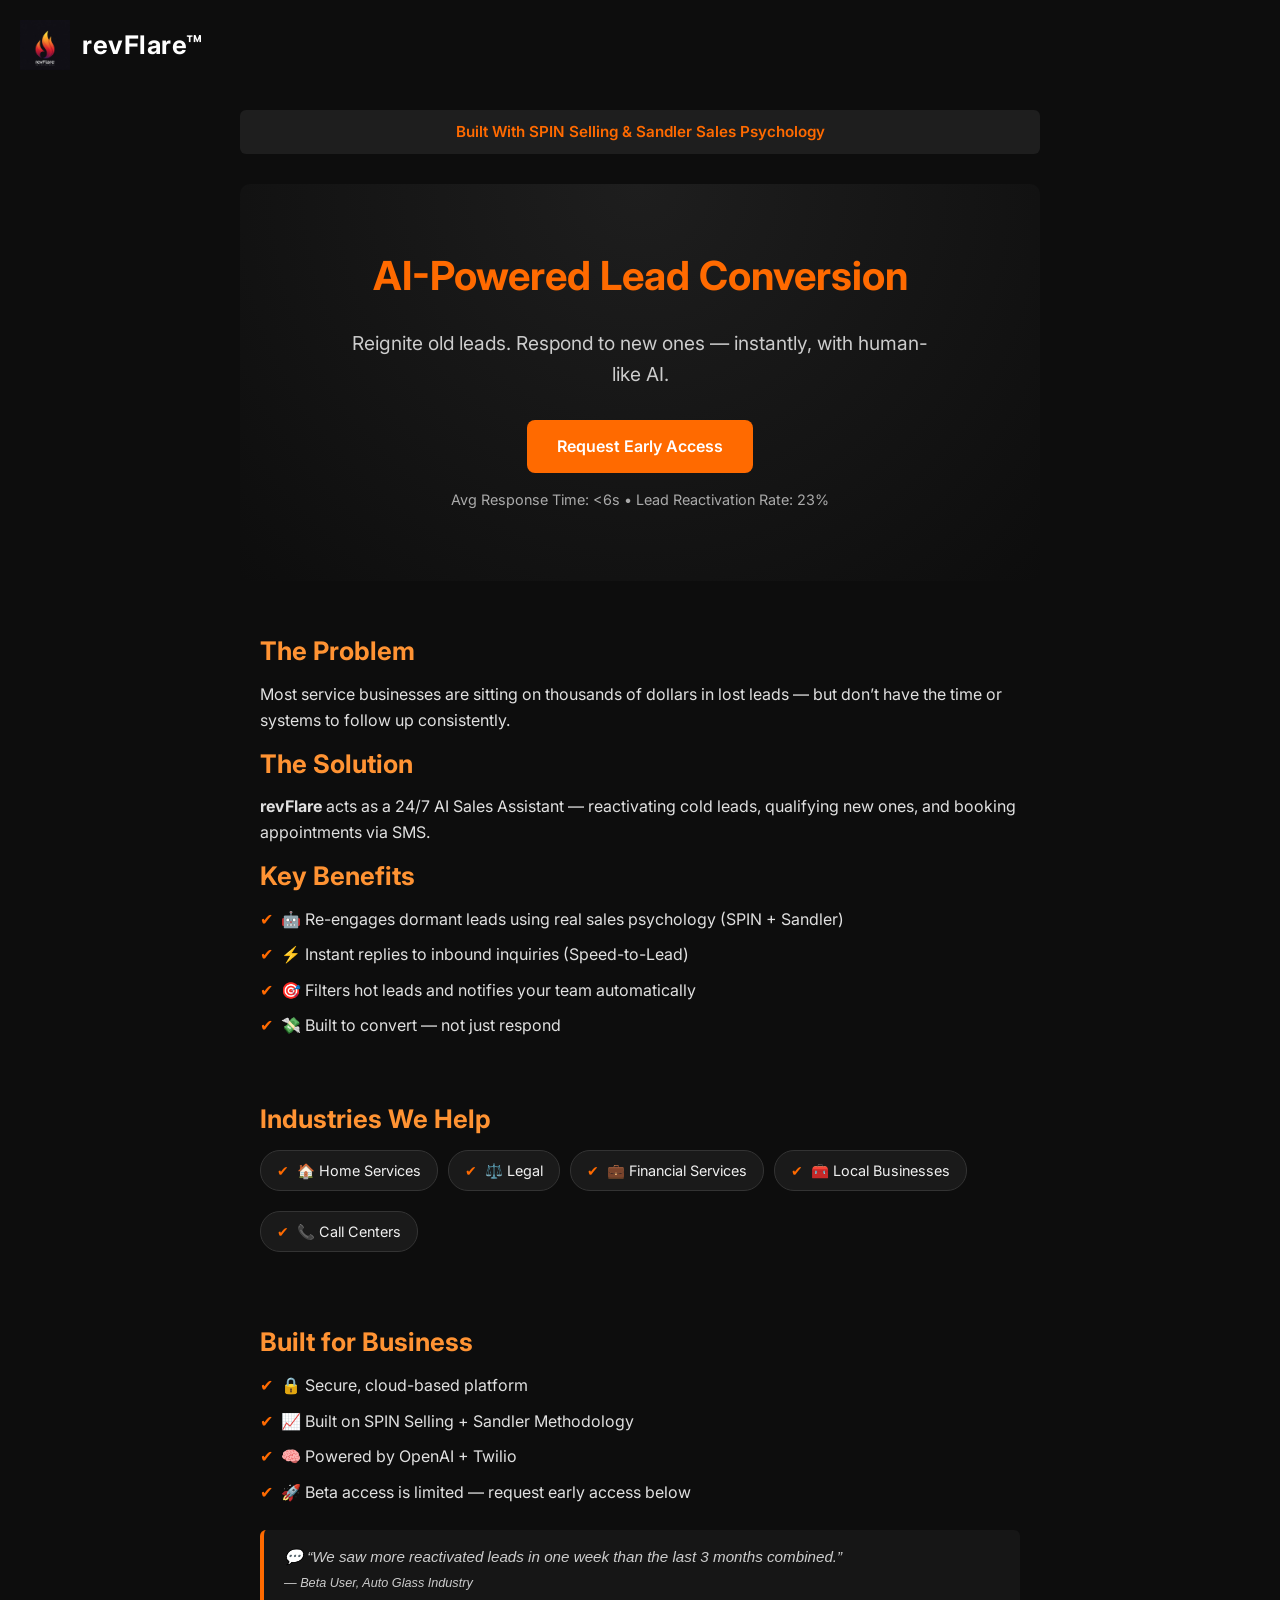
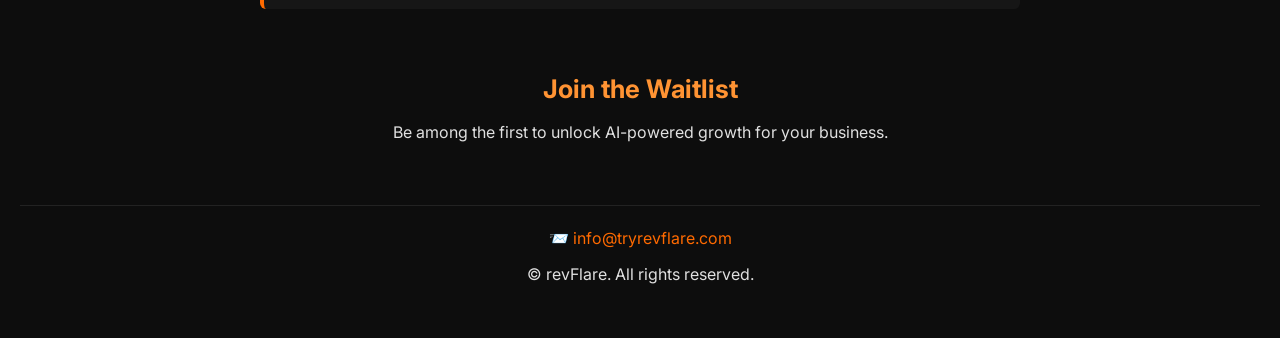
==== commit 843b5cb0: "✨ Added badge, micro-metrics, testimonial styling for final revFlare polish" ====
--- a/index.html
+++ b/index.html
@@ -17,11 +17,19 @@
     <span class="brand">revFlare™</span>
   </header>
 
+  <!-- Ribbon Badge -->
+  <div class="badge-ribbon">
+    Built With SPIN Selling & Sandler Sales Psychology
+  </div>
+
   <!-- Hero Section -->
   <section class="hero">
     <h1 class="headline">AI-Powered Lead Conversion</h1>
     <p class="subhead">Reignite old leads. Respond to new ones — instantly, with human-like AI.</p>
     <a href="#waitlist" class="cta-button">Request Early Access</a>
+
+    <!-- Micro Metrics -->
+    <p class="micro-metrics">Avg Response Time: &lt;6s • Lead Reactivation Rate: 23%</p>
   </section>
 
   <!-- Problem / Solution / Benefits -->
@@ -62,13 +70,18 @@
       <li>🧠 Powered by OpenAI + Twilio</li>
       <li>🚀 Beta access is limited — request early access below</li>
     </ul>
+
+    <!-- Placeholder Testimonial -->
+    <div class="testimonial-placeholder">
+      💬 “We saw more reactivated leads in one week than the last 3 months combined.”
+      <br><small>— Beta User, Auto Glass Industry</small>
+    </div>
   </section>
 
   <!-- Waitlist Section -->
   <section id="waitlist" class="waitlist">
     <h2>Join the Waitlist</h2>
     <p>Be among the first to unlock AI-powered growth for your business.</p>
-
     <!-- ConvertKit Embedded Form -->
     <script async data-uid="4c0facebba" src="https://revflare-ai.kit.com/4c0facebba/index.js"></script>
   </section>
--- a/style.css
+++ b/style.css
@@ -31,6 +31,19 @@
   font-weight: 700;
   letter-spacing: 0.5px;
   color: #ffffff;
+}
+
+/* === Sales Psychology Ribbon === */
+.badge-ribbon {
+  text-align: center;
+  background-color: #1e1e1e;
+  color: #ff6a00;
+  font-weight: 600;
+  padding: 10px;
+  font-size: 0.95rem;
+  border-radius: 6px;
+  margin: 0 auto 30px auto;
+  max-width: 800px;
 }
 
 /* === Hero Section === */
@@ -74,6 +87,13 @@
   background-color: #e65900;
 }
 
+/* === Micro Metrics Under CTA === */
+.micro-metrics {
+  font-size: 0.9rem;
+  color: #aaa;
+  margin-top: 15px;
+}
+
 /* === Content Sections === */
 section {
   max-width: 800px;
@@ -121,6 +141,18 @@
   font-size: 0.9rem;
 }
 
+/* === Testimonial Placeholder === */
+.testimonial-placeholder {
+  margin-top: 25px;
+  font-style: italic;
+  font-size: 0.95rem;
+  background-color: #161616;
+  padding: 15px 20px;
+  border-left: 4px solid #ff6a00;
+  border-radius: 6px;
+  color: #ccc;
+}
+
 /* === Waitlist Section === */
 .waitlist {
   text-align: center;
